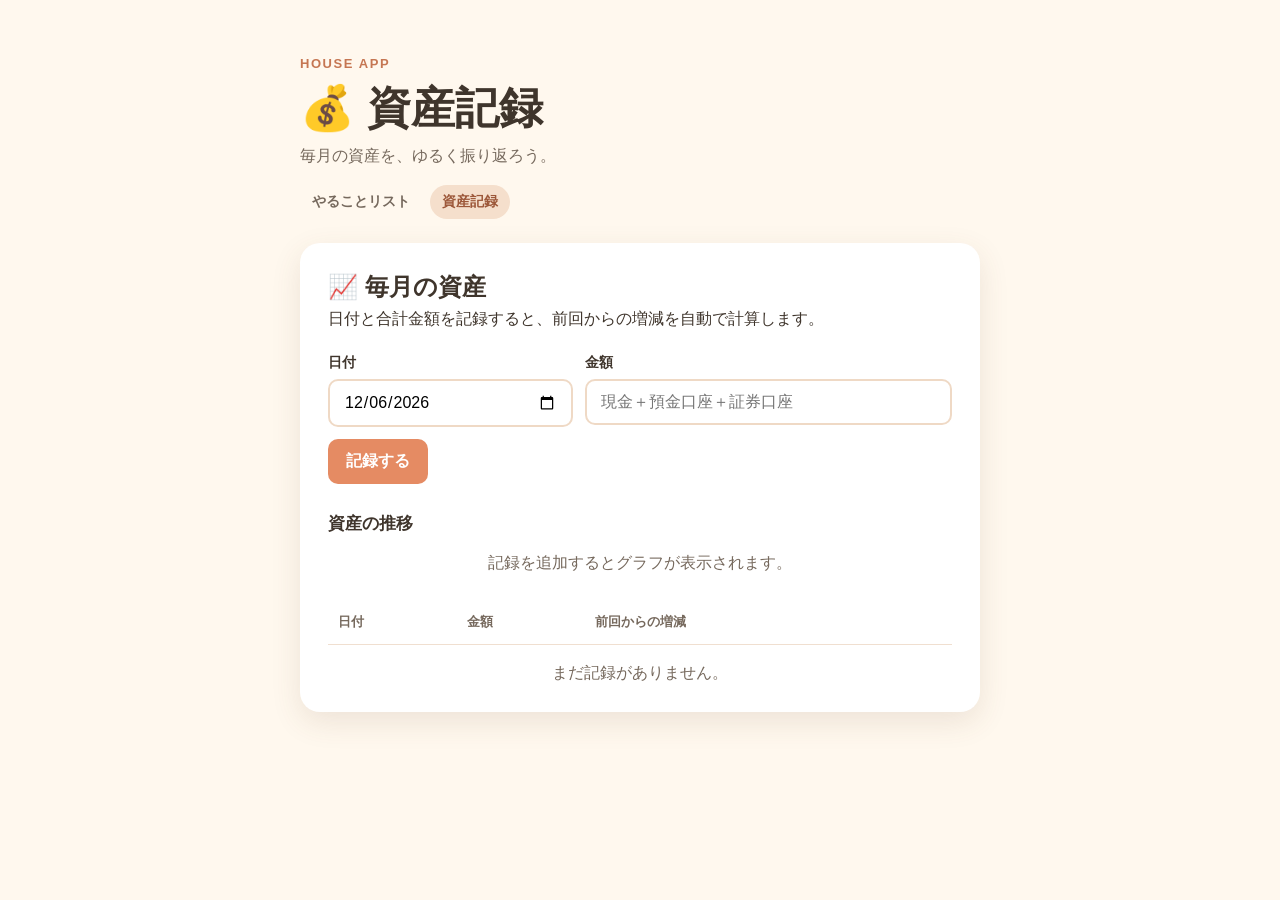
==== assets.html @ 066d94dc "Add files via upload" ====
<!DOCTYPE html>
<html lang="ja">
  <head>
    <meta charset="UTF-8" />
    <meta name="viewport" content="width=device-width, initial-scale=1.0" />
    <title>資産記録 | みゃー家 HOME</title>
    <link rel="icon" type="image/png" href="icon.PNG" />
    <link rel="apple-touch-icon" href="icon.PNG" />
    <meta name="apple-mobile-web-app-title" content="みゃーの家" />
    <link rel="stylesheet" href="style.css" />
  </head>
  <body>
    <main class="container">
      <header>
        <p class="eyebrow">HOUSE APP</p>
        <h1>💰 資産記録</h1>
        <p>毎月の資産を、ゆるく振り返ろう。</p>
        <nav class="app-nav" aria-label="メインメニュー">
          <a href="index.html">やることリスト</a>
          <a class="active" href="assets.html" aria-current="page">資産記録</a>
        </nav>
      </header>

      <section class="asset-card" aria-labelledby="asset-title">
        <div class="section-heading">
          <div>
            <h2 id="asset-title">📈 毎月の資産</h2>
            <p>日付と合計金額を記録すると、前回からの増減を自動で計算します。</p>
          </div>
        </div>

        <form id="asset-form">
          <div class="asset-inputs">
            <div>
              <label for="asset-date">日付</label>
              <input id="asset-date" type="date" required />
            </div>
            <div>
              <label for="asset-amount">金額</label>
              <input id="asset-amount" type="number" min="0" step="1" inputmode="numeric" placeholder="現金＋預金口座＋証券口座" required />
            </div>
          </div>
          <button type="submit">記録する</button>
        </form>

        <section class="asset-chart-section" aria-labelledby="asset-chart-title">
          <h3 id="asset-chart-title">資産の推移</h3>
          <div id="asset-chart" class="asset-chart" role="img" aria-label="資産の推移グラフ"></div>
          <p id="asset-chart-empty" class="empty-message">記録を追加するとグラフが表示されます。</p>
        </section>

        <div class="asset-table-wrap" tabindex="0">
          <table>
            <thead>
              <tr>
                <th scope="col">日付</th>
                <th scope="col">金額</th>
                <th scope="col">前回からの増減</th>
                <th scope="col"><span class="sr-only">操作</span></th>
              </tr>
            </thead>
            <tbody id="asset-list"></tbody>
          </table>
          <p id="asset-empty" class="empty-message">まだ記録がありません。</p>
        </div>
      </section>
    </main>

    <script src="assets.js"></script>
  </body>
</html>
---- style.css ----
* {
  box-sizing: border-box;
}

body {
  margin: 0;
  min-height: 100vh;
  background: #fff8ee;
  color: #3f352c;
  font-family: "Yu Gothic UI", "Meiryo", sans-serif;
}

.container {
  width: min(92%, 680px);
  margin: 0 auto;
  padding: 56px 0;
}

header {
  margin-bottom: 24px;
}

.eyebrow {
  margin: 0 0 8px;
  color: #c57652;
  font-size: 13px;
  font-weight: bold;
  letter-spacing: 0.12em;
}

h1, h2, p {
  margin-top: 0;
}

h1 {
  margin-bottom: 8px;
  font-size: clamp(30px, 7vw, 44px);
}

header p:not(.eyebrow), #progress {
  color: #76695d;
}

.app-nav {
  display: flex;
  gap: 8px;
  margin-top: 18px;
}

.app-nav a {
  padding: 8px 12px;
  border-radius: 999px;
  color: #76695d;
  text-decoration: none;
  font-size: 14px;
  font-weight: bold;
}

.app-nav a:hover,
.app-nav a.active {
  background: #f5dfcc;
  color: #9c5739;
}

.todo-card,
.shopping-card {
  padding: 28px;
  background: #ffffff;
  border-radius: 20px;
  box-shadow: 0 10px 30px rgba(109, 75, 48, 0.12);
}

.shopping-card {
  margin-top: 24px;
}

.asset-card {
  padding: 28px;
  background: #ffffff;
  border-radius: 20px;
  box-shadow: 0 10px 30px rgba(109, 75, 48, 0.12);
}

.section-heading h2 {
  margin-bottom: 6px;
}

#todo-form,
#shopping-form {
  display: flex;
  gap: 10px;
  margin: 24px 0 18px;
}

#todo-input,
#shopping-input {
  flex: 1;
  min-width: 0;
  padding: 12px 14px;
  border: 2px solid #efd9c5;
  border-radius: 10px;
  font: inherit;
}

#todo-category {
  padding: 12px 10px;
  border: 2px solid #efd9c5;
  border-radius: 10px;
  background: white;
  color: #3f352c;
  font: inherit;
}

#shopping-category {
  padding: 12px 10px;
  border: 2px solid #efd9c5;
  border-radius: 10px;
  background: white;
  color: #3f352c;
  font: inherit;
}

.asset-inputs {
  display: grid;
  grid-template-columns: minmax(145px, 0.8fr) minmax(0, 1.2fr);
  gap: 12px;
  margin: 24px 0 12px;
}

.asset-inputs label {
  display: block;
  margin-bottom: 7px;
  font-size: 14px;
  font-weight: bold;
}

.asset-inputs input {
  width: 100%;
  min-width: 0;
  padding: 12px 14px;
  border: 2px solid #efd9c5;
  border-radius: 10px;
  font: inherit;
}

.asset-table-wrap {
  margin-top: 26px;
  overflow-x: auto;
}

.asset-chart-section {
  margin-top: 28px;
}

.asset-chart-section h3 {
  margin: 0 0 12px;
  font-size: 17px;
}

.asset-chart {
  width: 100%;
}

.asset-chart:not(:empty) {
  min-height: 170px;
}

.asset-chart svg {
  display: block;
  width: 100%;
  height: auto;
  overflow: visible;
}

.chart-grid-line {
  stroke: #efd9c5;
  stroke-width: 1;
}

.asset-chart-line {
  fill: none;
  stroke: #e58b63;
  stroke-width: 3;
  stroke-linecap: round;
  stroke-linejoin: round;
}

.asset-chart-point {
  fill: #ffffff;
  stroke: #e58b63;
  stroke-width: 3;
}

.chart-y-label,
.chart-x-label {
  fill: #76695d;
  font-family: "Yu Gothic UI", "Meiryo", sans-serif;
  font-size: 12px;
}

.chart-y-label {
  text-anchor: end;
}

.chart-x-label {
  text-anchor: middle;
}

table {
  width: 100%;
  border-collapse: collapse;
  text-align: left;
}

th,
td {
  padding: 13px 10px;
  border-bottom: 1px solid #f0dfd0;
  white-space: nowrap;
}

th {
  color: #76695d;
  font-size: 13px;
}

td:nth-child(2),
td:nth-child(3) {
  text-align: right;
}

.increase {
  color: #4e8e5d;
  font-weight: bold;
}

.decrease {
  color: #bd625b;
  font-weight: bold;
}

.empty-message {
  margin: 18px 0 0;
  color: #76695d;
  text-align: center;
}

button {
  padding: 12px 18px;
  border: 0;
  border-radius: 10px;
  background: #e58b63;
  color: white;
  font: inherit;
  font-weight: bold;
  cursor: pointer;
}

button:hover {
  background: #cf7049;
}

.todo-group {
  margin-top: 26px;
}

.todo-group h3 {
  margin: 0 0 10px;
  font-size: 17px;
}

.todo-group ul {
  display: grid;
  gap: 10px;
  margin: 0;
  padding: 0;
  list-style: none;
}

.todo-item {
  display: flex;
  align-items: center;
  gap: 10px;
  padding: 13px;
  border-radius: 10px;
  background: #fff8ee;
}

.todo-item span {
  flex: 1;
  min-width: 0;
  overflow-wrap: anywhere;
}

.todo-item input {
  width: 18px;
  height: 18px;
}

.todo-item.completed span {
  color: #8b8178;
  text-decoration: line-through;
}

.item-actions {
  display: flex;
  gap: 6px;
  margin-left: auto;
}

.item-action {
  padding: 7px 10px;
  border-radius: 8px;
  font-size: 13px;
}

.move-button {
  background: #78a87b;
}

.move-button:hover {
  background: #5f9163;
}

.delete-button {
  background: #b88978;
}

.delete-button:hover {
  background: #9d6b5b;
}

.sr-only {
  position: absolute;
  width: 1px;
  height: 1px;
  overflow: hidden;
  clip: rect(0, 0, 0, 0);
}

@media (max-width: 440px) {
  .todo-card {
    padding: 20px;
  }

  #todo-form,
  #shopping-form {
    flex-direction: column;
  }

  #todo-category {
    width: 100%;
  }

  #shopping-category {
    width: 100%;
  }

  .asset-card {
    padding: 20px;
  }

  .asset-inputs {
    grid-template-columns: 1fr;
    gap: 12px;
    width: 100%;
  }

  .asset-inputs input {
    width: 100%;
    max-width: 100%;
    font-size: 16px;
  }
}
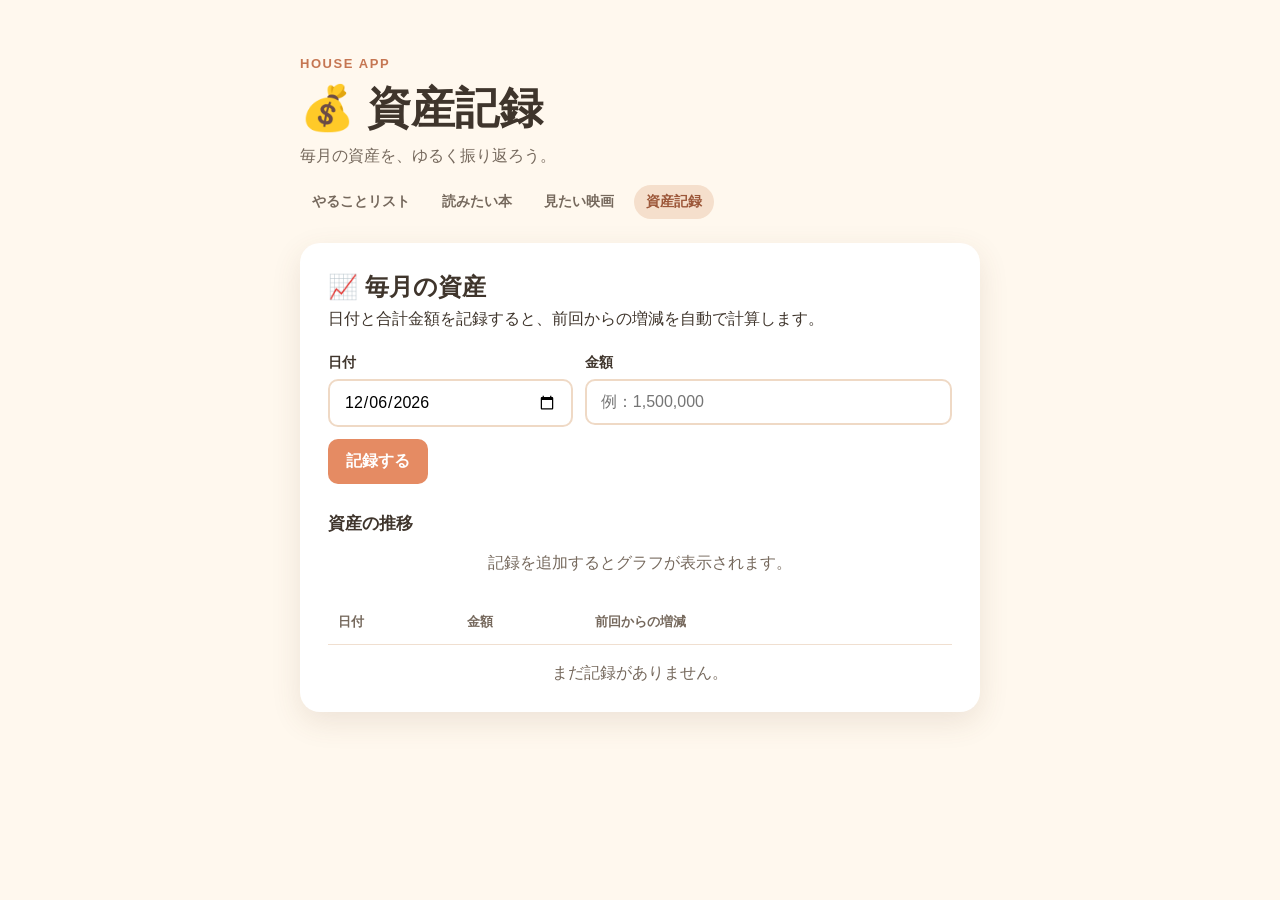
==== commit 6f58b9f3: "Add files via upload" ====
--- a/assets.html
+++ b/assets.html
@@ -17,6 +17,8 @@
         <p>毎月の資産を、ゆるく振り返ろう。</p>
         <nav class="app-nav" aria-label="メインメニュー">
           <a href="index.html">やることリスト</a>
+          <a href="media.html">読みたい本</a>
+          <a href="movies.html">見たい映画</a>
           <a class="active" href="assets.html" aria-current="page">資産記録</a>
         </nav>
       </header>
@@ -37,7 +39,7 @@
             </div>
             <div>
               <label for="asset-amount">金額</label>
-              <input id="asset-amount" type="number" min="0" step="1" inputmode="numeric" placeholder="現金＋預金口座＋証券口座" required />
+              <input id="asset-amount" type="text" inputmode="numeric" pattern="[0-9,]*" placeholder="例：1,500,000" required />
             </div>
           </div>
           <button type="submit">記録する</button>
--- a/style.css
+++ b/style.css
@@ -43,6 +43,7 @@
 
 .app-nav {
   display: flex;
+  flex-wrap: wrap;
   gap: 8px;
   margin-top: 18px;
 }
@@ -63,7 +64,8 @@
 }
 
 .todo-card,
-.shopping-card {
+.shopping-card,
+.media-card {
   padding: 28px;
   background: #ffffff;
   border-radius: 20px;
@@ -71,6 +73,10 @@
 }
 
 .shopping-card {
+  margin-top: 24px;
+}
+
+.book-section {
   margin-top: 24px;
 }
 
@@ -81,19 +87,28 @@
   box-shadow: 0 10px 30px rgba(109, 75, 48, 0.12);
 }
 
+.media-grid {
+  display: grid;
+  gap: 24px;
+}
+
 .section-heading h2 {
   margin-bottom: 6px;
 }
 
 #todo-form,
-#shopping-form {
+#shopping-form,
+#book-form,
+#movie-form {
   display: flex;
   gap: 10px;
   margin: 24px 0 18px;
 }
 
 #todo-input,
-#shopping-input {
+#shopping-input,
+#book-input,
+#movie-input {
   flex: 1;
   min-width: 0;
   padding: 12px 14px;
@@ -277,6 +292,14 @@
   list-style: none;
 }
 
+.media-list {
+  display: grid;
+  gap: 10px;
+  margin: 24px 0 0;
+  padding: 0;
+  list-style: none;
+}
+
 .todo-item {
   display: flex;
   align-items: center;
@@ -328,6 +351,20 @@
 
 .delete-button:hover {
   background: #9d6b5b;
+}
+
+.finish-button {
+  background: #779bb7;
+}
+
+.finish-button:hover {
+  background: #5f819c;
+}
+
+.finished-date {
+  color: #76695d;
+  font-size: 12px;
+  white-space: nowrap;
 }
 
 .sr-only {
@@ -344,7 +381,9 @@
   }
 
   #todo-form,
-  #shopping-form {
+  #shopping-form,
+  #book-form,
+  #movie-form {
     flex-direction: column;
   }
 
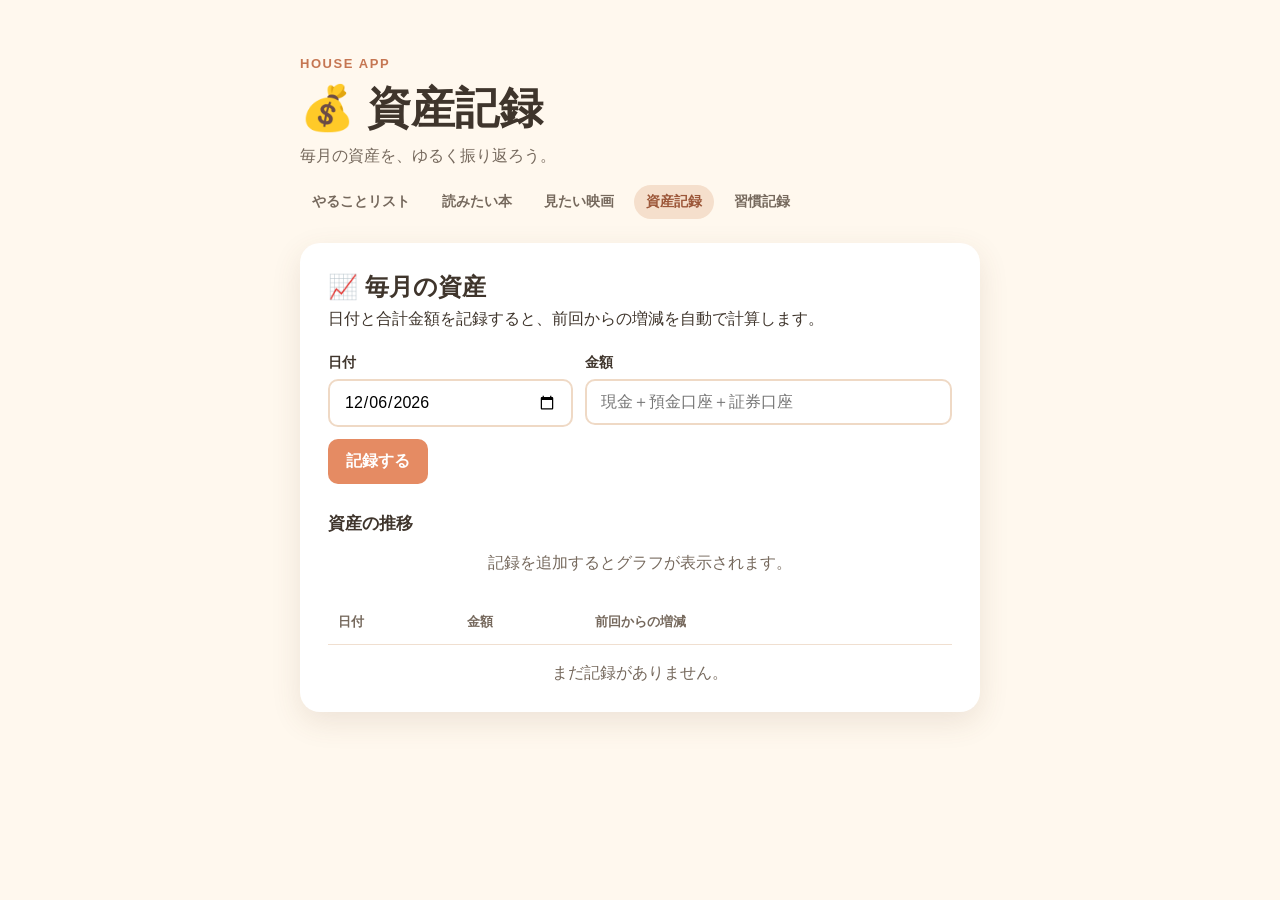
==== commit a4829eaf: "Add files via upload" ====
--- a/assets.html
+++ b/assets.html
@@ -4,8 +4,8 @@
     <meta charset="UTF-8" />
     <meta name="viewport" content="width=device-width, initial-scale=1.0" />
     <title>資産記録 | みゃー家 HOME</title>
-    <link rel="icon" type="image/png" href="icon.PNG" />
-    <link rel="apple-touch-icon" href="icon.PNG" />
+    <link rel="icon" type="image/png" href="image/icon.PNG" />
+    <link rel="apple-touch-icon" href="image/icon.PNG" />
     <meta name="apple-mobile-web-app-title" content="みゃーの家" />
     <link rel="stylesheet" href="style.css" />
   </head>
@@ -15,11 +15,13 @@
         <p class="eyebrow">HOUSE APP</p>
         <h1>💰 資産記録</h1>
         <p>毎月の資産を、ゆるく振り返ろう。</p>
-        <nav class="app-nav" aria-label="メインメニュー">
+        <button class="nav-toggle" type="button" aria-expanded="false" aria-controls="app-nav">☰ メニュー</button>
+        <nav id="app-nav" class="app-nav" aria-label="メインメニュー" hidden>
           <a href="index.html">やることリスト</a>
           <a href="media.html">読みたい本</a>
           <a href="movies.html">見たい映画</a>
           <a class="active" href="assets.html" aria-current="page">資産記録</a>
+          <a href="habits.html">習慣記録</a>
         </nav>
       </header>
 
@@ -39,7 +41,7 @@
             </div>
             <div>
               <label for="asset-amount">金額</label>
-              <input id="asset-amount" type="text" inputmode="numeric" pattern="[0-9,]*" placeholder="例：1,500,000" required />
+              <input id="asset-amount" type="text" inputmode="numeric" pattern="[0-9,]*" placeholder="現金＋預金口座＋証券口座" required />
             </div>
           </div>
           <button type="submit">記録する</button>
@@ -68,6 +70,7 @@
       </section>
     </main>
 
+    <script src="menu.js"></script>
     <script src="assets.js"></script>
   </body>
 </html>
--- a/style.css
+++ b/style.css
@@ -46,6 +46,14 @@
   flex-wrap: wrap;
   gap: 8px;
   margin-top: 18px;
+}
+
+.app-nav[hidden] {
+  display: flex;
+}
+
+.nav-toggle {
+  display: none;
 }
 
 .app-nav a {
@@ -85,6 +93,89 @@
   background: #ffffff;
   border-radius: 20px;
   box-shadow: 0 10px 30px rgba(109, 75, 48, 0.12);
+}
+
+.habit-card {
+  padding: 28px;
+  background: #ffffff;
+  border-radius: 20px;
+  box-shadow: 0 10px 30px rgba(109, 75, 48, 0.12);
+}
+
+.habit-inputs {
+  display: grid;
+  grid-template-columns: minmax(0, 1.4fr) minmax(110px, 0.6fr) minmax(150px, 0.8fr);
+  gap: 12px;
+  margin: 24px 0 12px;
+}
+
+.habit-inputs label {
+  display: block;
+  margin-bottom: 7px;
+  font-size: 14px;
+  font-weight: bold;
+}
+
+.habit-inputs input {
+  width: 100%;
+  min-width: 0;
+  padding: 12px 14px;
+  border: 2px solid #efd9c5;
+  border-radius: 10px;
+  font: inherit;
+}
+
+.interval-input {
+  display: flex;
+  align-items: center;
+  gap: 6px;
+}
+
+.interval-input span {
+  flex: 0 0 auto;
+  color: #76695d;
+  font-size: 14px;
+}
+
+.habit-list-section {
+  margin-top: 28px;
+}
+
+.habit-list-section h3 {
+  margin-bottom: 10px;
+}
+
+.habit-list {
+  display: grid;
+  gap: 10px;
+  margin: 0;
+  padding: 0;
+  list-style: none;
+}
+
+.habit-item {
+  display: flex;
+  align-items: center;
+  gap: 12px;
+  padding: 14px;
+  border-radius: 10px;
+  background: #fff8ee;
+}
+
+.habit-details {
+  display: grid;
+  flex: 1;
+  gap: 3px;
+  min-width: 0;
+}
+
+.habit-details strong {
+  overflow-wrap: anywhere;
+}
+
+.habit-details span,
+.habit-details small {
+  color: #76695d;
 }
 
 .media-grid {
@@ -367,6 +458,64 @@
   white-space: nowrap;
 }
 
+.praise-overlay {
+  position: fixed;
+  inset: 0;
+  z-index: 1000;
+  display: grid;
+  place-items: center;
+  padding: 24px;
+  background: rgba(63, 53, 44, 0.16);
+  opacity: 0;
+  pointer-events: none;
+}
+
+.praise-overlay.show {
+  animation: praise-popup 1.5s ease-in-out both;
+}
+
+.praise-overlay img {
+  display: block;
+  width: min(78vw, 360px);
+  max-height: 70vh;
+  object-fit: contain;
+  border-radius: 18px;
+  filter: drop-shadow(0 12px 24px rgba(63, 53, 44, 0.28));
+}
+
+@keyframes praise-popup {
+  0% {
+    opacity: 0;
+    transform: scale(0.85);
+  }
+  15%,
+  78% {
+    opacity: 1;
+    transform: scale(1);
+  }
+  100% {
+    opacity: 0;
+    transform: scale(1.04);
+  }
+}
+
+@media (prefers-reduced-motion: reduce) {
+  .praise-overlay.show {
+    animation-name: praise-fade;
+  }
+}
+
+@keyframes praise-fade {
+  0%,
+  100% {
+    opacity: 0;
+  }
+  10%,
+  85% {
+    opacity: 1;
+  }
+}
+
 .sr-only {
   position: absolute;
   width: 1px;
@@ -376,6 +525,44 @@
 }
 
 @media (max-width: 440px) {
+  .nav-toggle {
+    display: flex;
+    align-items: center;
+    justify-content: space-between;
+    width: 100%;
+    margin-top: 18px;
+    padding: 11px 14px;
+    background: #f5dfcc;
+    color: #9c5739;
+  }
+
+  .nav-toggle:hover {
+    background: #efd1b7;
+  }
+
+  .app-nav,
+  .app-nav[hidden] {
+    display: none;
+  }
+
+  .app-nav:not([hidden]) {
+    display: grid;
+    gap: 6px;
+    margin-top: 8px;
+    padding: 8px;
+    border-radius: 12px;
+    background: #ffffff;
+    box-shadow: 0 8px 22px rgba(109, 75, 48, 0.12);
+  }
+
+  .app-nav a {
+    padding: 11px 12px;
+  }
+
+  .app-nav a.active::after {
+    content: " ✓";
+  }
+
   .todo-card {
     padding: 20px;
   }
@@ -399,6 +586,18 @@
     padding: 20px;
   }
 
+  .habit-card {
+    padding: 20px;
+  }
+
+  .habit-inputs {
+    grid-template-columns: 1fr;
+  }
+
+  .habit-inputs input {
+    font-size: 16px;
+  }
+
   .asset-inputs {
     grid-template-columns: 1fr;
     gap: 12px;
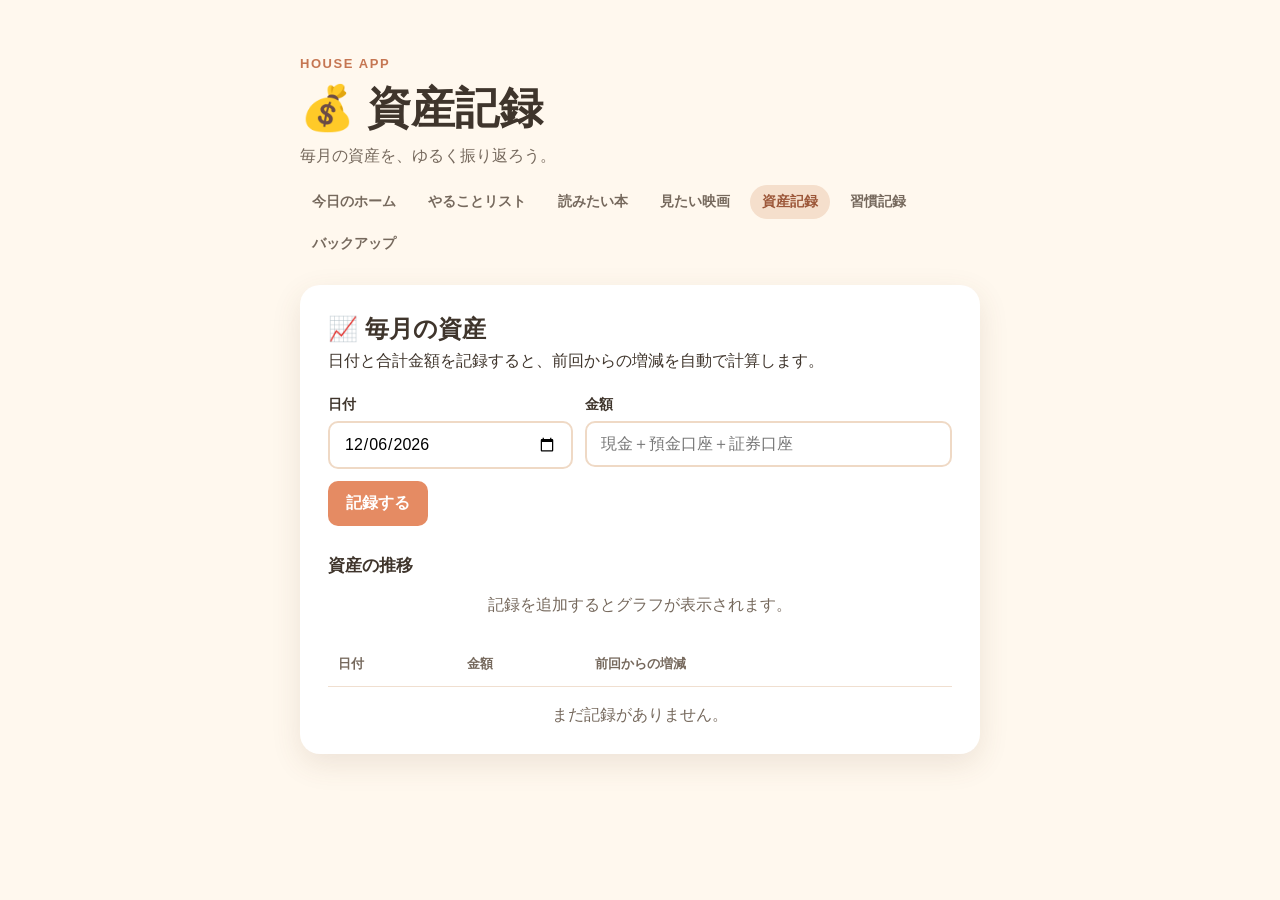
==== commit 3f02172c: "Add files via upload" ====
--- a/assets.html
+++ b/assets.html
@@ -17,11 +17,13 @@
         <p>毎月の資産を、ゆるく振り返ろう。</p>
         <button class="nav-toggle" type="button" aria-expanded="false" aria-controls="app-nav">☰ メニュー</button>
         <nav id="app-nav" class="app-nav" aria-label="メインメニュー" hidden>
+          <a href="today.html">今日のホーム</a>
           <a href="index.html">やることリスト</a>
           <a href="media.html">読みたい本</a>
           <a href="movies.html">見たい映画</a>
           <a class="active" href="assets.html" aria-current="page">資産記録</a>
           <a href="habits.html">習慣記録</a>
+          <a href="backup.html">バックアップ</a>
         </nav>
       </header>
 
--- a/style.css
+++ b/style.css
@@ -176,6 +176,27 @@
 .habit-details span,
 .habit-details small {
   color: #76695d;
+}
+
+.habit-actions {
+  display: flex;
+  flex-shrink: 0;
+  gap: 6px;
+}
+
+.advance-button {
+  background: #6f9a70;
+}
+
+.advance-button:hover {
+  background: #59845a;
+}
+
+.habit-status {
+  min-height: 1.5em;
+  margin: 14px 2px 0;
+  color: #39744b;
+  font-weight: 700;
 }
 
 .media-grid {
@@ -471,7 +492,7 @@
 }
 
 .praise-overlay.show {
-  animation: praise-popup 1.5s ease-in-out both;
+  animation: praise-popup 2s ease-in-out both;
 }
 
 .praise-overlay img {
@@ -524,7 +545,235 @@
   clip: rect(0, 0, 0, 0);
 }
 
+.backup-card {
+  max-width: 760px;
+  margin: 0 auto;
+  padding: 28px;
+  border-radius: 20px;
+  background: #fffdf9;
+  box-shadow: 0 12px 30px rgba(109, 75, 48, 0.12);
+}
+
+.backup-action {
+  margin-top: 22px;
+  padding: 22px;
+  border: 1px solid #ead8c8;
+  border-radius: 16px;
+  background: #fff;
+}
+
+.backup-action h3 {
+  margin-top: 0;
+}
+
+.backup-action button {
+  width: 100%;
+  min-height: 48px;
+  margin-top: 10px;
+  font-size: 16px;
+  touch-action: manipulation;
+}
+
+.backup-restore {
+  background: #fffaf6;
+}
+
+.secondary-button {
+  background: #f5dfcc;
+  color: #8b4d34;
+}
+
+.danger-button {
+  background: #b14f4f;
+}
+
+.danger-button:disabled {
+  cursor: not-allowed;
+  opacity: 0.45;
+}
+
+.selected-file {
+  margin: 12px 0 0;
+  overflow-wrap: anywhere;
+  font-size: 0.92rem;
+}
+
+.backup-status {
+  min-height: 1.5em;
+  margin: 18px 4px 0;
+  font-weight: 700;
+}
+
+.backup-status.success { color: #39744b; }
+.backup-status.error { color: #a33f3f; }
+.backup-status.info { color: #79604d; }
+
+.backup-reminder {
+  display: flex;
+  align-items: center;
+  gap: 12px;
+  margin: 0 0 22px;
+  padding: 14px 16px;
+  border: 1px solid #e5c99f;
+  border-radius: 14px;
+  background: #fff4d9;
+  box-shadow: 0 6px 16px rgba(109, 75, 48, 0.08);
+}
+
+.backup-reminder p {
+  flex: 1;
+  margin: 0;
+}
+
+.backup-reminder a,
+.backup-reminder button {
+  flex-shrink: 0;
+  padding: 8px 12px;
+  border-radius: 9px;
+  font-size: 14px;
+  font-weight: 700;
+}
+
+.backup-reminder a {
+  background: #9c6848;
+  color: #fff;
+  text-decoration: none;
+}
+
+.backup-reminder button {
+  background: transparent;
+  color: #79604d;
+}
+
+.today-summary {
+  display: grid;
+  grid-template-columns: repeat(2, minmax(0, 1fr));
+  gap: 16px;
+}
+
+.today-card {
+  display: grid;
+  grid-template-columns: auto 1fr auto;
+  gap: 8px 10px;
+  min-width: 0;
+  padding: 20px;
+  border-radius: 18px;
+  background: #fffdf9;
+  color: inherit;
+  text-decoration: none;
+  box-shadow: 0 10px 26px rgba(109, 75, 48, 0.11);
+  transition: transform 160ms ease, box-shadow 160ms ease;
+}
+
+.today-card:hover {
+  transform: translateY(-2px);
+  box-shadow: 0 13px 30px rgba(109, 75, 48, 0.15);
+}
+
+.today-icon {
+  font-size: 1.25rem;
+}
+
+.today-count {
+  color: #9c6848;
+  font-weight: 700;
+}
+
+.today-list {
+  display: grid;
+  grid-column: 1 / -1;
+  gap: 6px;
+  margin: 6px 0 0;
+  padding-left: 22px;
+}
+
+.today-empty,
+.today-more {
+  color: #837467;
+}
+
+.suggestion-card {
+  margin-top: 22px;
+  padding: 26px;
+  border-radius: 20px;
+  background: linear-gradient(135deg, #fff4df, #f7e8d8);
+  box-shadow: 0 10px 26px rgba(109, 75, 48, 0.11);
+}
+
+.suggestion-card h2 {
+  margin-top: 2px;
+}
+
+.random-suggestion {
+  display: grid;
+  gap: 8px;
+  min-height: 82px;
+  margin: 18px 0;
+  padding: 18px;
+  border-radius: 14px;
+  background: rgba(255, 255, 255, 0.78);
+}
+
+.random-suggestion a {
+  color: #70472f;
+  font-size: 1.2rem;
+  font-weight: 700;
+  overflow-wrap: anywhere;
+}
+
+.suggestion-label {
+  color: #837467;
+  font-size: 0.9rem;
+}
+
+#shuffle-suggestion {
+  min-height: 46px;
+}
+
 @media (max-width: 440px) {
+  .backup-reminder {
+    align-items: stretch;
+    flex-wrap: wrap;
+  }
+
+  .backup-reminder p {
+    flex-basis: 100%;
+  }
+
+  .backup-reminder a,
+  .backup-reminder button {
+    flex: 1;
+    text-align: center;
+  }
+
+  .today-summary {
+    grid-template-columns: 1fr;
+  }
+
+  .today-card,
+  .suggestion-card {
+    padding: 18px;
+  }
+
+  .habit-item {
+    align-items: stretch;
+    flex-direction: column;
+  }
+
+  .habit-actions {
+    width: 100%;
+  }
+
+  .habit-actions button {
+    flex: 1;
+    min-height: 44px;
+  }
+
+  .backup-card,
+  .backup-action {
+    padding: 18px;
+  }
+
   .nav-toggle {
     display: flex;
     align-items: center;
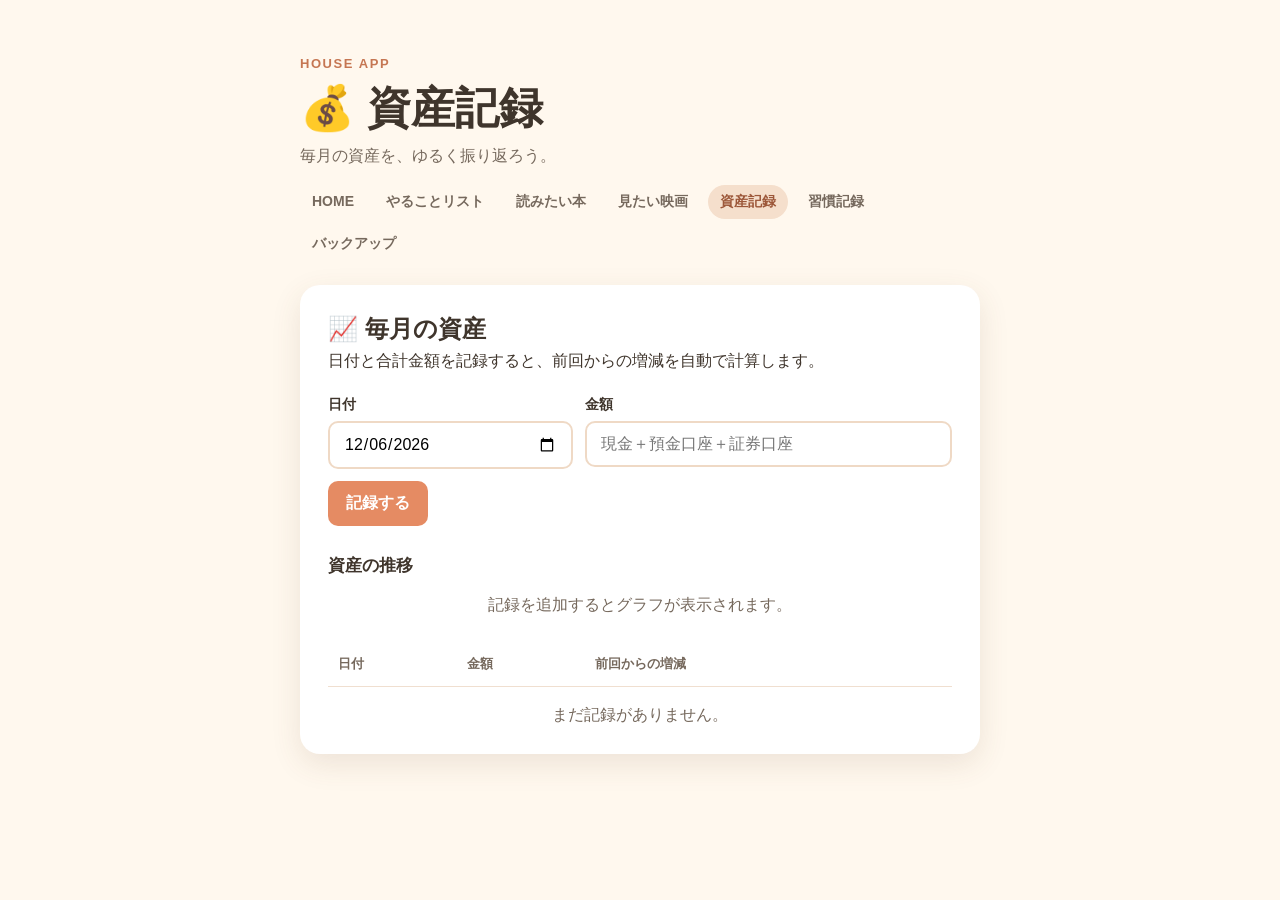
==== commit 9f48598d: "Add files via upload" ====
--- a/assets.html
+++ b/assets.html
@@ -17,8 +17,8 @@
         <p>毎月の資産を、ゆるく振り返ろう。</p>
         <button class="nav-toggle" type="button" aria-expanded="false" aria-controls="app-nav">☰ メニュー</button>
         <nav id="app-nav" class="app-nav" aria-label="メインメニュー" hidden>
-          <a href="today.html">今日のホーム</a>
-          <a href="index.html">やることリスト</a>
+          <a href="home.html">HOME</a>
+          <a href="todo.html">やることリスト</a>
           <a href="media.html">読みたい本</a>
           <a href="movies.html">見たい映画</a>
           <a class="active" href="assets.html" aria-current="page">資産記録</a>
--- a/style.css
+++ b/style.css
@@ -608,43 +608,6 @@
 .backup-status.error { color: #a33f3f; }
 .backup-status.info { color: #79604d; }
 
-.backup-reminder {
-  display: flex;
-  align-items: center;
-  gap: 12px;
-  margin: 0 0 22px;
-  padding: 14px 16px;
-  border: 1px solid #e5c99f;
-  border-radius: 14px;
-  background: #fff4d9;
-  box-shadow: 0 6px 16px rgba(109, 75, 48, 0.08);
-}
-
-.backup-reminder p {
-  flex: 1;
-  margin: 0;
-}
-
-.backup-reminder a,
-.backup-reminder button {
-  flex-shrink: 0;
-  padding: 8px 12px;
-  border-radius: 9px;
-  font-size: 14px;
-  font-weight: 700;
-}
-
-.backup-reminder a {
-  background: #9c6848;
-  color: #fff;
-  text-decoration: none;
-}
-
-.backup-reminder button {
-  background: transparent;
-  color: #79604d;
-}
-
 .today-summary {
   display: grid;
   grid-template-columns: repeat(2, minmax(0, 1fr));
@@ -731,21 +694,6 @@
 }
 
 @media (max-width: 440px) {
-  .backup-reminder {
-    align-items: stretch;
-    flex-wrap: wrap;
-  }
-
-  .backup-reminder p {
-    flex-basis: 100%;
-  }
-
-  .backup-reminder a,
-  .backup-reminder button {
-    flex: 1;
-    text-align: center;
-  }
-
   .today-summary {
     grid-template-columns: 1fr;
   }
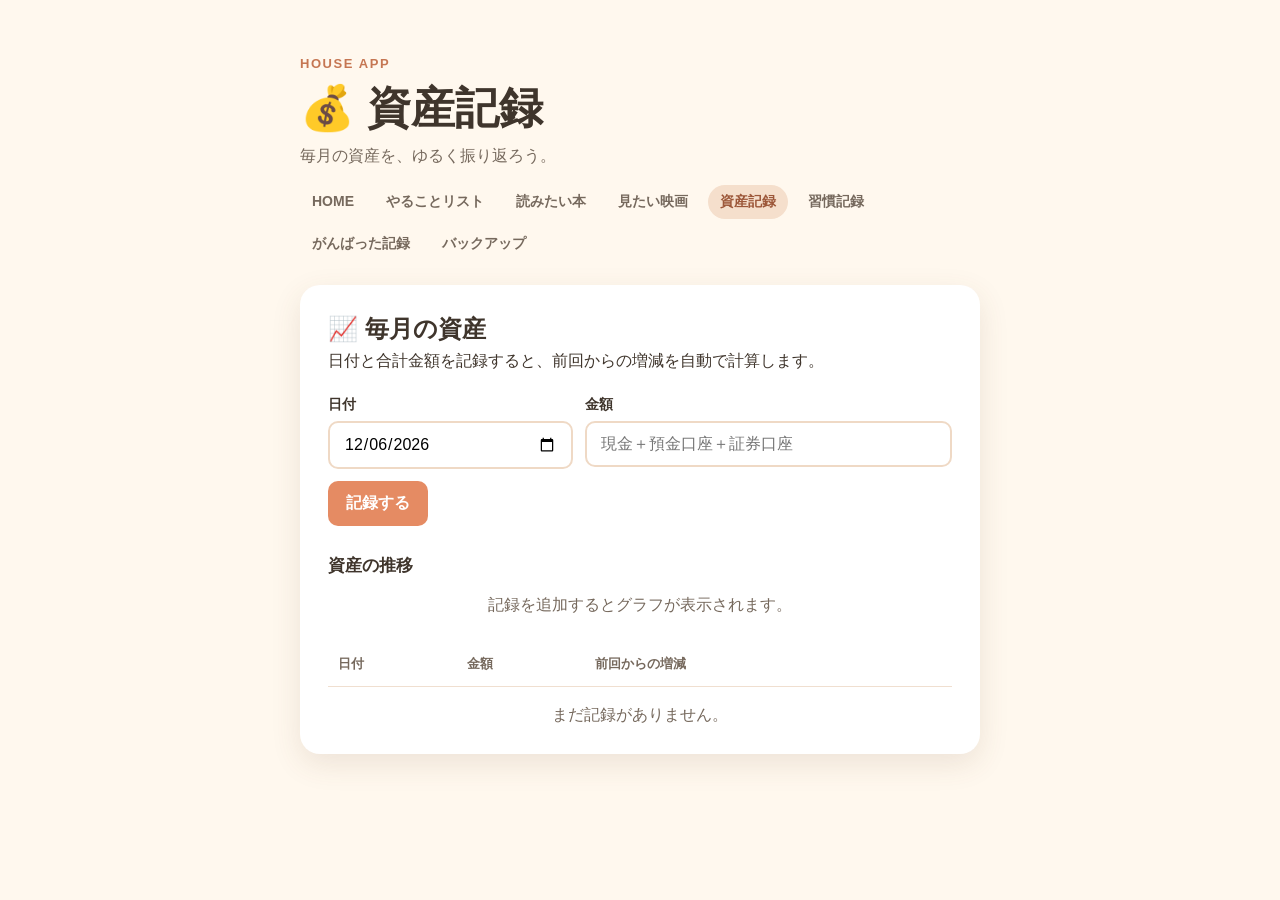
==== commit 4b1affef: "Add files via upload" ====
--- a/assets.html
+++ b/assets.html
@@ -23,6 +23,7 @@
           <a href="movies.html">見たい映画</a>
           <a class="active" href="assets.html" aria-current="page">資産記録</a>
           <a href="habits.html">習慣記録</a>
+          <a href="history.html">がんばった記録</a>
           <a href="backup.html">バックアップ</a>
         </nav>
       </header>
--- a/style.css
+++ b/style.css
@@ -190,6 +190,11 @@
 
 .advance-button:hover {
   background: #59845a;
+}
+
+.advance-button:disabled {
+  cursor: default;
+  opacity: 0.55;
 }
 
 .habit-status {
@@ -693,7 +698,145 @@
   min-height: 46px;
 }
 
+.history-stats {
+  display: grid;
+  grid-template-columns: repeat(2, minmax(0, 1fr));
+  gap: 16px;
+}
+
+.history-stat-card {
+  display: grid;
+  place-items: center;
+  gap: 4px;
+  padding: 24px 16px;
+  border-radius: 18px;
+  background: #fffdf9;
+  text-align: center;
+  box-shadow: 0 10px 26px rgba(109, 75, 48, 0.11);
+}
+
+.history-stat-card > span,
+.history-stat-card small {
+  color: #76695d;
+}
+
+.history-stat-card > strong {
+  color: #c57652;
+  font-size: clamp(42px, 10vw, 64px);
+  line-height: 1;
+}
+
+.goal-card,
+.history-card {
+  margin-top: 22px;
+  padding: 26px;
+  border-radius: 20px;
+  background: #fffdf9;
+  box-shadow: 0 10px 26px rgba(109, 75, 48, 0.11);
+}
+
+.goal-progress-grid {
+  display: grid;
+  grid-template-columns: repeat(2, minmax(0, 1fr));
+  gap: 16px;
+  margin: 20px 0;
+}
+
+.goal-progress > div {
+  display: flex;
+  justify-content: space-between;
+  gap: 8px;
+  margin-bottom: 8px;
+}
+
+.goal-progress progress {
+  width: 100%;
+  height: 14px;
+  accent-color: #74a476;
+}
+
+.goal-form {
+  display: grid;
+  grid-template-columns: repeat(2, minmax(0, 1fr));
+  gap: 12px;
+  padding-top: 18px;
+  border-top: 1px solid #ead8c8;
+}
+
+.goal-form label {
+  display: grid;
+  gap: 7px;
+  font-size: 14px;
+  font-weight: 700;
+}
+
+.goal-form input {
+  width: 100%;
+  padding: 12px 14px;
+  border: 2px solid #efd9c5;
+  border-radius: 10px;
+  font: inherit;
+}
+
+.goal-form button {
+  grid-column: 1 / -1;
+  min-height: 46px;
+}
+
+.goal-status {
+  min-height: 1.5em;
+  margin: 12px 0 0;
+  color: #39744b;
+  font-weight: 700;
+}
+
+.history-list {
+  display: grid;
+  gap: 10px;
+  margin: 18px 0 0;
+  padding: 0;
+  list-style: none;
+}
+
+.history-list li {
+  display: flex;
+  align-items: center;
+  gap: 12px;
+  padding: 14px;
+  border-radius: 12px;
+  background: #fff8ee;
+}
+
+.history-type-icon {
+  font-size: 1.35rem;
+}
+
+.history-list li > div {
+  display: grid;
+  gap: 3px;
+  min-width: 0;
+}
+
+.history-list strong {
+  overflow-wrap: anywhere;
+}
+
+.history-list small {
+  color: #76695d;
+}
+
 @media (max-width: 440px) {
+  .history-stats,
+  .goal-progress-grid,
+  .goal-form {
+    grid-template-columns: 1fr;
+  }
+
+  .goal-card,
+  .history-card {
+    padding: 18px;
+  }
+
   .today-summary {
     grid-template-columns: 1fr;
   }
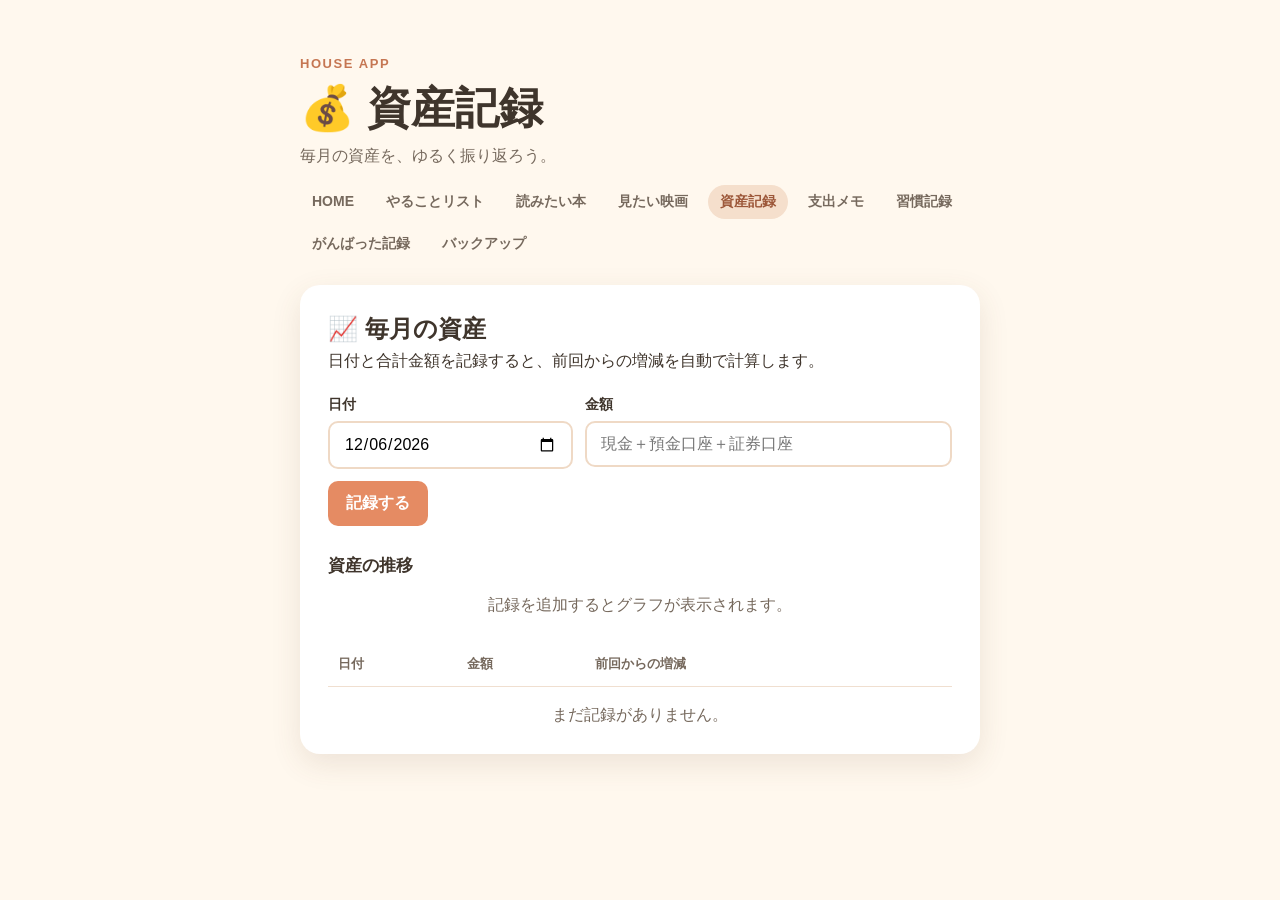
==== commit 74787aa2: "Add files via upload" ====
--- a/assets.html
+++ b/assets.html
@@ -22,6 +22,7 @@
           <a href="media.html">読みたい本</a>
           <a href="movies.html">見たい映画</a>
           <a class="active" href="assets.html" aria-current="page">資産記録</a>
+          <a href="expenses.html">支出メモ</a>
           <a href="habits.html">習慣記録</a>
           <a href="history.html">がんばった記録</a>
           <a href="backup.html">バックアップ</a>
--- a/style.css
+++ b/style.css
@@ -484,6 +484,87 @@
   white-space: nowrap;
 }
 
+.media-item {
+  flex-wrap: wrap;
+}
+
+.media-item > span:first-child {
+  flex: 1;
+  min-width: 140px;
+  overflow-wrap: anywhere;
+}
+
+.review-button {
+  background: #a47a9c;
+}
+
+.review-button:hover {
+  background: #895f81;
+}
+
+.review-text {
+  flex-basis: 100%;
+  width: 100%;
+  margin: 4px 0 0;
+  padding: 12px 14px;
+  border-left: 4px solid #d7adce;
+  border-radius: 8px;
+  background: #fffdf9;
+  line-height: 1.7;
+  overflow-wrap: anywhere;
+  white-space: pre-wrap;
+}
+
+.review-editor,
+.review-editor label {
+  display: grid;
+  gap: 8px;
+  width: 100%;
+}
+
+.review-editor {
+  flex-basis: 100%;
+  margin-top: 6px;
+  padding-top: 12px;
+  border-top: 1px solid #ead8c8;
+}
+
+.review-editor[hidden] {
+  display: none;
+}
+
+.review-editor label {
+  font-size: 14px;
+  font-weight: 700;
+}
+
+.review-editor textarea {
+  width: 100%;
+  min-height: 120px;
+  padding: 12px 14px;
+  border: 2px solid #e3c8dd;
+  border-radius: 10px;
+  background: #fff;
+  color: inherit;
+  font: inherit;
+  line-height: 1.6;
+  resize: vertical;
+}
+
+.review-editor-actions {
+  display: flex;
+  gap: 8px;
+  justify-content: flex-end;
+}
+
+.review-save-button {
+  background: #6f9a70;
+}
+
+.review-cancel-button {
+  background: #b88978;
+}
+
 .praise-overlay {
   position: fixed;
   inset: 0;
@@ -698,6 +779,240 @@
   min-height: 46px;
 }
 
+.expense-container {
+  width: min(92%, 780px);
+}
+
+.expense-home-link {
+  display: grid;
+  grid-template-columns: auto 1fr auto;
+  align-items: center;
+  gap: 14px;
+  margin-top: 22px;
+  padding: 20px 22px;
+  border-radius: 18px;
+  background: linear-gradient(135deg, #eaf5e8, #fffdf9);
+  color: inherit;
+  text-decoration: none;
+  box-shadow: 0 10px 26px rgba(109, 75, 48, 0.11);
+  transition: transform 160ms ease, box-shadow 160ms ease;
+}
+
+.expense-home-link:hover {
+  transform: translateY(-2px);
+  box-shadow: 0 13px 30px rgba(109, 75, 48, 0.15);
+}
+
+.expense-home-icon {
+  font-size: 1.8rem;
+}
+
+.expense-home-link > span:nth-child(2) {
+  display: grid;
+  gap: 3px;
+}
+
+.expense-home-link small {
+  color: #76695d;
+}
+
+#home-expense-total {
+  color: #39744b;
+  font-size: 1.2rem;
+}
+
+.expense-form-card,
+.expense-summary-card,
+.expense-list-card {
+  padding: 26px;
+  border-radius: 20px;
+  background: #fffdf9;
+  box-shadow: 0 10px 26px rgba(109, 75, 48, 0.11);
+}
+
+.expense-summary-card,
+.expense-list-card {
+  margin-top: 22px;
+}
+
+.expense-form {
+  display: grid;
+  grid-template-columns: repeat(2, minmax(0, 1fr));
+  gap: 14px;
+  margin-top: 20px;
+}
+
+.expense-form label,
+.expense-filters label {
+  display: grid;
+  gap: 7px;
+  min-width: 0;
+  font-size: 14px;
+  font-weight: 700;
+}
+
+.expense-form input,
+.expense-form select,
+.expense-filters select {
+  width: 100%;
+  min-width: 0;
+  min-height: 46px;
+  padding: 11px 13px;
+  border: 2px solid #efd9c5;
+  border-radius: 10px;
+  background: #fff;
+  color: inherit;
+  font: inherit;
+}
+
+.expense-memo-field,
+.expense-form > button {
+  grid-column: 1 / -1;
+}
+
+.expense-form > button {
+  min-height: 48px;
+}
+
+.expense-status {
+  min-height: 1.5em;
+  margin: 12px 0 0;
+  color: #39744b;
+  font-weight: 700;
+}
+
+.expense-total-heading,
+.expense-list-heading {
+  display: flex;
+  align-items: flex-start;
+  justify-content: space-between;
+  gap: 18px;
+}
+
+.expense-total-heading h2,
+.expense-list-heading h2 {
+  margin-bottom: 4px;
+}
+
+#expense-month-total {
+  color: #c57652;
+  font-size: clamp(26px, 7vw, 38px);
+  white-space: nowrap;
+}
+
+.expense-category-summary {
+  display: grid;
+  grid-template-columns: repeat(3, minmax(0, 1fr));
+  gap: 10px;
+  margin-top: 20px;
+}
+
+.expense-category-summary > div {
+  display: grid;
+  gap: 5px;
+  padding: 14px;
+  border-radius: 12px;
+  background: #fff8ee;
+}
+
+.food-breakdown {
+  display: grid;
+  grid-template-columns: repeat(2, minmax(0, 1fr));
+  gap: 9px 18px;
+  margin-top: 18px;
+  padding-top: 18px;
+  border-top: 1px solid #ead8c8;
+}
+
+.food-breakdown h3 {
+  grid-column: 1 / -1;
+  margin: 0 0 4px;
+}
+
+.food-breakdown > div {
+  display: flex;
+  justify-content: space-between;
+  gap: 10px;
+}
+
+.expense-list-heading p {
+  margin-bottom: 0;
+  color: #76695d;
+}
+
+#filtered-total {
+  color: #9c6848;
+  white-space: nowrap;
+}
+
+.expense-filters {
+  display: grid;
+  grid-template-columns: repeat(2, minmax(0, 1fr));
+  gap: 12px;
+  margin: 20px 0;
+  padding: 16px;
+  border-radius: 12px;
+  background: #fff8ee;
+}
+
+.expense-month-section + .expense-month-section {
+  margin-top: 28px;
+  padding-top: 22px;
+  border-top: 1px solid #ead8c8;
+}
+
+.expense-month-section h3 {
+  margin-bottom: 10px;
+}
+
+.expense-list {
+  display: grid;
+  gap: 10px;
+  margin: 0;
+  padding: 0;
+  list-style: none;
+}
+
+.expense-list li {
+  display: flex;
+  align-items: center;
+  gap: 12px;
+  padding: 14px;
+  border-radius: 12px;
+  background: #fff8ee;
+}
+
+.expense-item-main {
+  display: grid;
+  flex: 1;
+  gap: 4px;
+  min-width: 0;
+}
+
+.expense-item-heading {
+  display: flex;
+  justify-content: space-between;
+  gap: 12px;
+}
+
+.expense-item-heading > strong:first-child,
+.expense-item-main p {
+  overflow-wrap: anywhere;
+}
+
+.expense-item-amount {
+  color: #9c5739;
+  white-space: nowrap;
+}
+
+.expense-item-main small {
+  color: #76695d;
+}
+
+.expense-item-main p {
+  margin: 3px 0 0;
+}
+
 .history-stats {
   display: grid;
   grid-template-columns: repeat(2, minmax(0, 1fr));
@@ -826,6 +1141,64 @@
 }
 
 @media (max-width: 440px) {
+  .expense-home-link {
+    grid-template-columns: auto 1fr;
+    padding: 18px;
+  }
+
+  #home-expense-total {
+    grid-column: 2;
+  }
+
+  .expense-form-card,
+  .expense-summary-card,
+  .expense-list-card {
+    padding: 18px;
+  }
+
+  .expense-form,
+  .expense-category-summary,
+  .food-breakdown,
+  .expense-filters {
+    grid-template-columns: 1fr;
+  }
+
+  .expense-memo-field,
+  .expense-form > button,
+  .food-breakdown h3 {
+    grid-column: auto;
+  }
+
+  .expense-total-heading,
+  .expense-list-heading {
+    display: grid;
+  }
+
+  .expense-list li {
+    align-items: stretch;
+    flex-direction: column;
+  }
+
+  .expense-list li > button {
+    min-height: 44px;
+  }
+
+  .media-item .item-actions {
+    display: grid;
+    grid-template-columns: repeat(2, minmax(0, 1fr));
+    width: 100%;
+    margin-left: 0;
+  }
+
+  .media-item .item-actions button {
+    min-height: 44px;
+  }
+
+  .review-editor-actions {
+    display: grid;
+    grid-template-columns: repeat(2, minmax(0, 1fr));
+  }
+
   .history-stats,
   .goal-progress-grid,
   .goal-form {
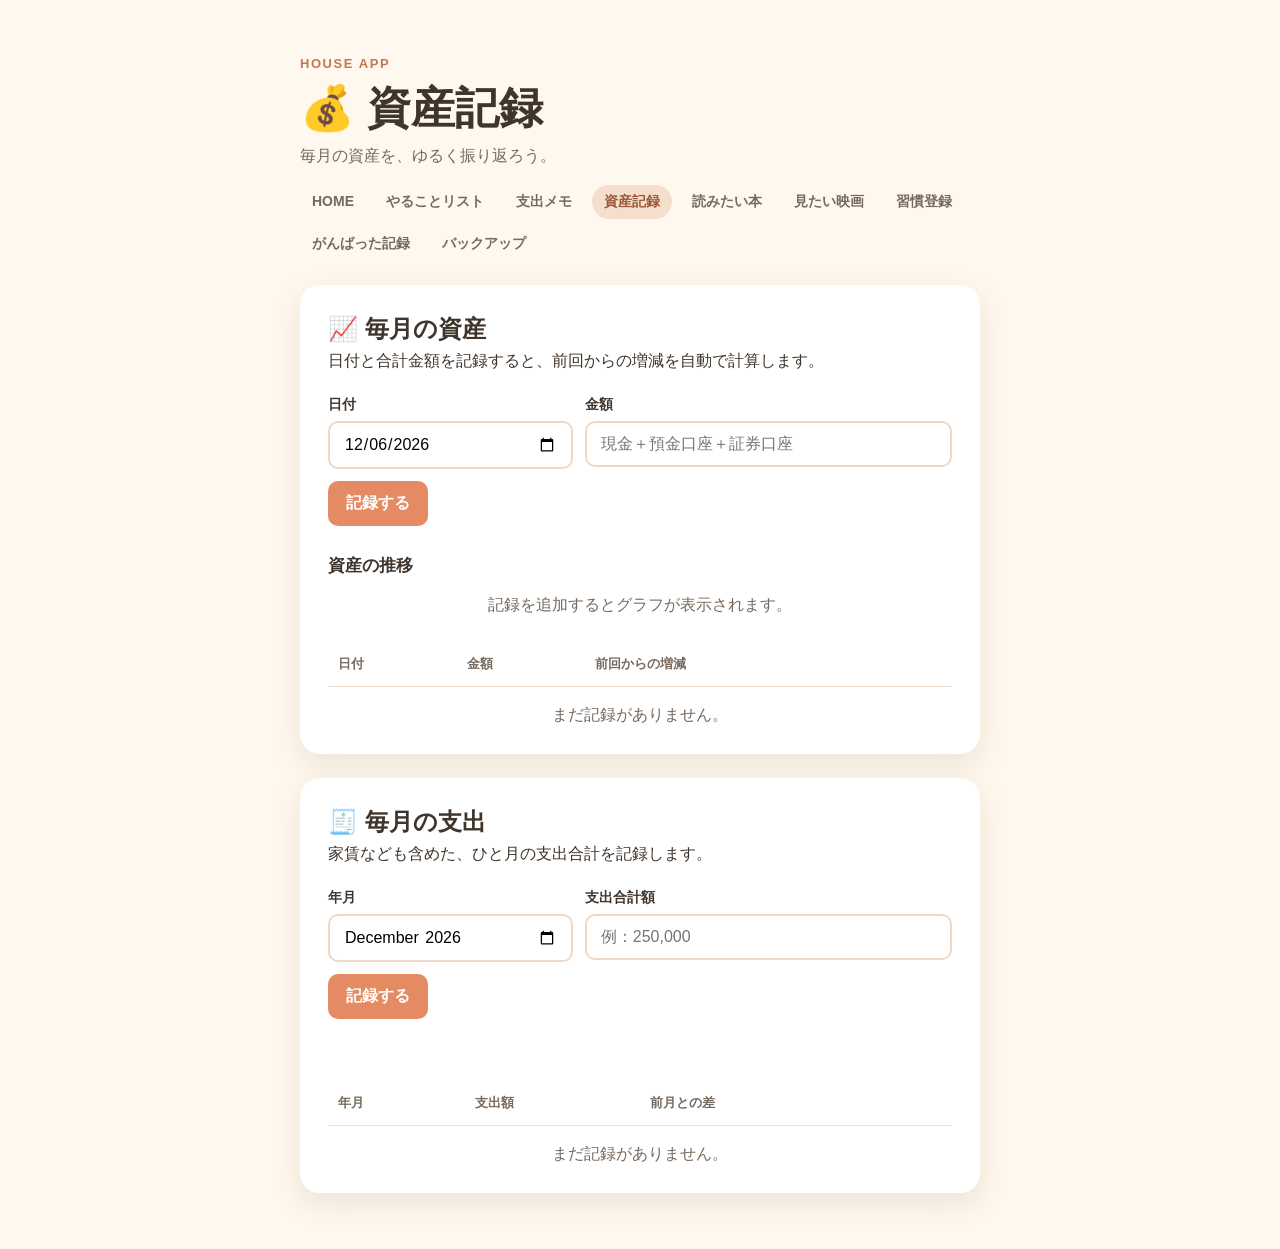
==== commit c5f6a5b6: "Add files via upload" ====
--- a/assets.html
+++ b/assets.html
@@ -19,11 +19,11 @@
         <nav id="app-nav" class="app-nav" aria-label="メインメニュー" hidden>
           <a href="home.html">HOME</a>
           <a href="todo.html">やることリスト</a>
+          <a href="expenses.html">支出メモ</a>
+          <a class="active" href="assets.html" aria-current="page">資産記録</a>
           <a href="media.html">読みたい本</a>
           <a href="movies.html">見たい映画</a>
-          <a class="active" href="assets.html" aria-current="page">資産記録</a>
-          <a href="expenses.html">支出メモ</a>
-          <a href="habits.html">習慣記録</a>
+          <a href="habits.html">習慣登録</a>
           <a href="history.html">がんばった記録</a>
           <a href="backup.html">バックアップ</a>
         </nav>
@@ -72,6 +72,45 @@
           <p id="asset-empty" class="empty-message">まだ記録がありません。</p>
         </div>
       </section>
+
+      <section class="asset-card monthly-expense-card" aria-labelledby="monthly-expense-title">
+        <div class="section-heading">
+          <div>
+            <h2 id="monthly-expense-title">🧾 毎月の支出</h2>
+            <p>家賃なども含めた、ひと月の支出合計を記録します。</p>
+          </div>
+        </div>
+
+        <form id="monthly-expense-form">
+          <div class="asset-inputs">
+            <div>
+              <label for="monthly-expense-month">年月</label>
+              <input id="monthly-expense-month" type="month" required />
+            </div>
+            <div>
+              <label for="monthly-expense-amount">支出合計額</label>
+              <input id="monthly-expense-amount" type="text" inputmode="numeric" pattern="[0-9,]*" placeholder="例：250,000" required />
+            </div>
+          </div>
+          <button type="submit">記録する</button>
+        </form>
+        <p id="monthly-expense-status" class="expense-status" role="status" aria-live="polite"></p>
+
+        <div class="asset-table-wrap" tabindex="0">
+          <table>
+            <thead>
+              <tr>
+                <th scope="col">年月</th>
+                <th scope="col">支出額</th>
+                <th scope="col">前月との差</th>
+                <th scope="col"><span class="sr-only">操作</span></th>
+              </tr>
+            </thead>
+            <tbody id="monthly-expense-list"></tbody>
+          </table>
+          <p id="monthly-expense-empty" class="empty-message">まだ記録がありません。</p>
+        </div>
+      </section>
     </main>
 
     <script src="menu.js"></script>
--- a/style.css
+++ b/style.css
@@ -93,6 +93,10 @@
   background: #ffffff;
   border-radius: 20px;
   box-shadow: 0 10px 30px rgba(109, 75, 48, 0.12);
+}
+
+.monthly-expense-card {
+  margin-top: 24px;
 }
 
 .habit-card {
@@ -368,6 +372,16 @@
 
 .decrease {
   color: #bd625b;
+  font-weight: bold;
+}
+
+.expense-increase {
+  color: #bd625b;
+  font-weight: bold;
+}
+
+.expense-decrease {
+  color: #4e8e5d;
   font-weight: bold;
 }
 
@@ -796,6 +810,11 @@
   text-decoration: none;
   box-shadow: 0 10px 26px rgba(109, 75, 48, 0.11);
   transition: transform 160ms ease, box-shadow 160ms ease;
+}
+
+.today-summary .expense-home-link {
+  grid-column: 1 / -1;
+  margin-top: 0;
 }
 
 .expense-home-link:hover {
@@ -915,6 +934,24 @@
   background: #fff8ee;
 }
 
+.breakdown-toggle {
+  justify-self: start;
+  min-height: 34px;
+  margin-top: 3px;
+  padding: 6px 12px;
+  font-size: 0.85rem;
+}
+
+#previous-month-total {
+  color: #c57652;
+  font-size: clamp(26px, 7vw, 38px);
+  white-space: nowrap;
+}
+
+.previous-category-summary {
+  margin-top: 20px;
+}
+
 .food-breakdown {
   display: grid;
   grid-template-columns: repeat(2, minmax(0, 1fr));
@@ -922,6 +959,10 @@
   margin-top: 18px;
   padding-top: 18px;
   border-top: 1px solid #ead8c8;
+}
+
+.food-breakdown[hidden] {
+  display: none;
 }
 
 .food-breakdown h3 {
